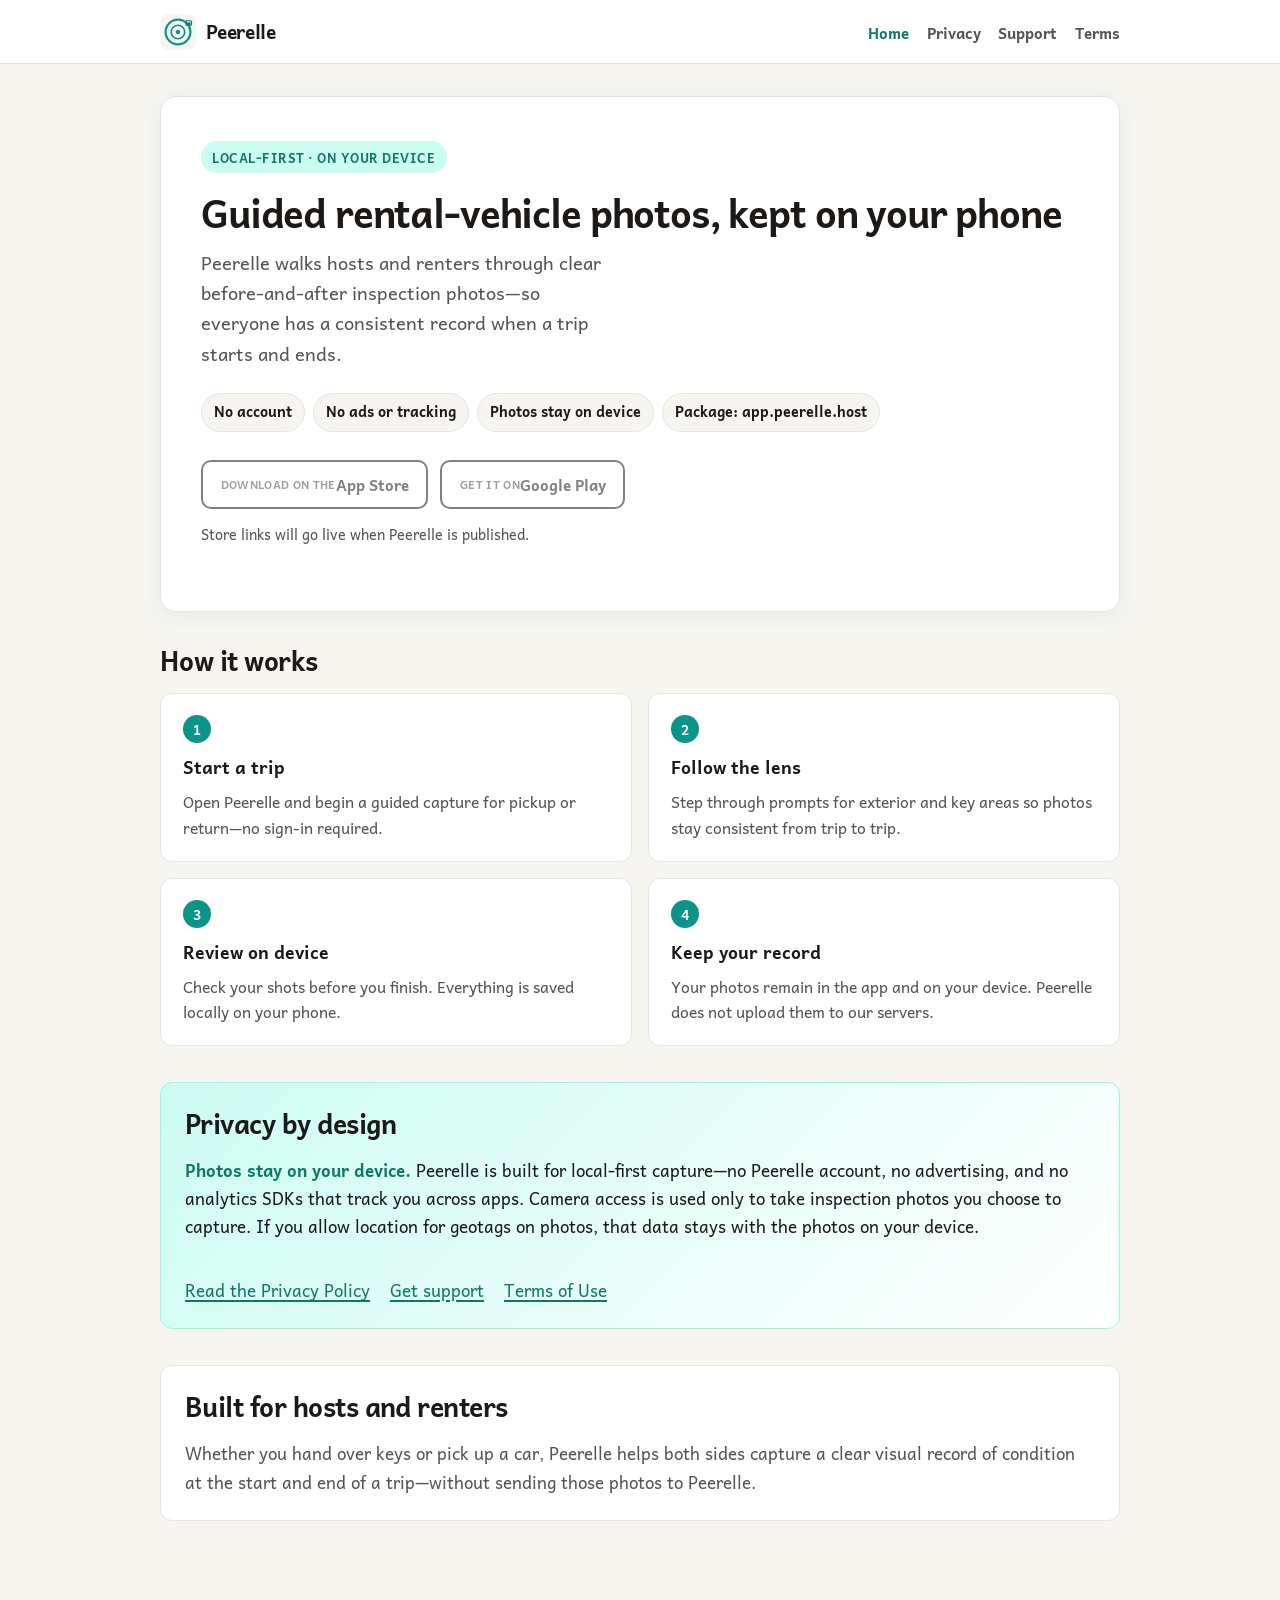
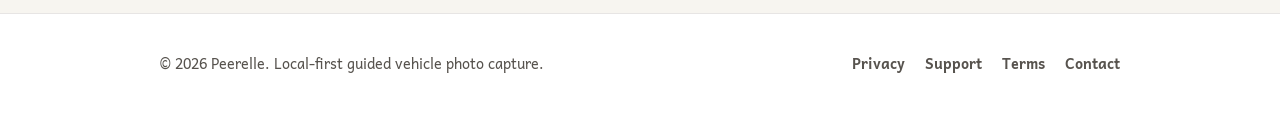
==== index.html @ e8baec72 "Peerelle marketing site for GitHub Pages" ====
<!DOCTYPE html>
<html lang="en">
<head>
  <meta charset="utf-8">
  <meta name="viewport" content="width=device-width, initial-scale=1">
  <title>Peerelle — Guided rental vehicle photo capture</title>
  <meta name="description" content="Peerelle helps hosts and renters capture guided before-and-after photos of rental vehicles. Local-first: photos stay on your device. No account. No ads.">
  <meta name="theme-color" content="#0D9488">
  <link rel="icon" href="favicon.svg" type="image/svg+xml">
  <link rel="canonical" href="https://peerelle.app/">
  <link rel="preconnect" href="https://fonts.googleapis.com">
  <link rel="preconnect" href="https://fonts.gstatic.com" crossorigin>
  <link href="https://fonts.googleapis.com/css2?family=Andika:ital,wght@0,400;0,700;1,400&display=swap" rel="stylesheet">
  <link rel="stylesheet" href="styles.css">
</head>
<body>
  <a class="skip-link" href="#main">Skip to content</a>
  <header class="site-header">
    <div class="inner">
      <a class="brand" href="index.html">
        <img class="brand-mark" src="favicon.svg" width="36" height="36" alt="">
        <span>Peerelle</span>
      </a>
      <nav aria-label="Primary">
        <ul class="nav">
          <li><a href="index.html" aria-current="page">Home</a></li>
          <li><a href="privacy.html">Privacy</a></li>
          <li><a href="support.html">Support</a></li>
          <li><a href="terms.html">Terms</a></li>
        </ul>
      </nav>
    </div>
  </header>

  <main id="main">
    <div class="inner">
      <section class="hero" aria-labelledby="hero-title">
        <p class="eyebrow">Local-first · On your device</p>
        <h1 id="hero-title">Guided rental-vehicle photos, kept on your phone</h1>
        <p class="lead">Peerelle walks hosts and renters through clear before-and-after inspection photos—so everyone has a consistent record when a trip starts and ends.</p>
        <ul class="pill-row" aria-label="Product highlights">
          <li class="pill">No account</li>
          <li class="pill">No ads or tracking</li>
          <li class="pill">Photos stay on device</li>
          <li class="pill">Package: app.peerelle.host</li>
        </ul>
        <div class="store-badges" aria-label="App store links">
          <a class="badge" href="#" aria-disabled="true" tabindex="-1" title="Coming soon">
            <span>Download on the</span>
            App Store
          </a>
          <a class="badge" href="#" aria-disabled="true" tabindex="-1" title="Coming soon">
            <span>Get it on</span>
            Google Play
          </a>
        </div>
        <p class="meta" style="margin-top: 0.85rem;">Store links will go live when Peerelle is published.</p>
      </section>

      <section class="section" aria-labelledby="how-title">
        <h2 id="how-title">How it works</h2>
        <ol class="steps">
          <li class="step">
            <h3>Start a trip</h3>
            <p>Open Peerelle and begin a guided capture for pickup or return—no sign-in required.</p>
          </li>
          <li class="step">
            <h3>Follow the lens</h3>
            <p>Step through prompts for exterior and key areas so photos stay consistent from trip to trip.</p>
          </li>
          <li class="step">
            <h3>Review on device</h3>
            <p>Check your shots before you finish. Everything is saved locally on your phone.</p>
          </li>
          <li class="step">
            <h3>Keep your record</h3>
            <p>Your photos remain in the app and on your device. Peerelle does not upload them to our servers.</p>
          </li>
        </ol>
      </section>

      <section class="section" aria-labelledby="privacy-title">
        <div class="privacy-callout">
          <div>
            <h2 id="privacy-title">Privacy by design</h2>
            <p><strong>Photos stay on your device.</strong> Peerelle is built for local-first capture—no Peerelle account, no advertising, and no analytics SDKs that track you across apps. Camera access is used only to take inspection photos you choose to capture. If you allow location for geotags on photos, that data stays with the photos on your device.</p>
          </div>
          <div class="links-row">
            <a href="privacy.html">Read the Privacy Policy</a>
            <a href="support.html">Get support</a>
            <a href="terms.html">Terms of Use</a>
          </div>
        </div>
      </section>

      <section class="section section-card" aria-labelledby="who-title">
        <h2 id="who-title">Built for hosts and renters</h2>
        <p style="margin: 0; color: var(--muted);">Whether you hand over keys or pick up a car, Peerelle helps both sides capture a clear visual record of condition at the start and end of a trip—without sending those photos to Peerelle.</p>
      </section>
    </div>
  </main>

  <footer class="site-footer">
    <div class="inner">
      <p>© 2026 Peerelle. Local-first guided vehicle photo capture.</p>
      <nav aria-label="Footer">
        <a href="privacy.html">Privacy</a>
        <a href="support.html">Support</a>
        <a href="terms.html">Terms</a>
        <a href="mailto:support@peerelle.app">Contact</a>
      </nav>
    </div>
  </footer>
</body>
</html>
---- styles.css ----
/* Peerelle — shared styles (no build step) */
:root {
  --teal: #0D9488;
  --teal-dark: #0F766E;
  --teal-soft: #CCFBF1;
  --cream: #F7F5F0;
  --white: #FFFFFF;
  --ink: #1C1917;
  --muted: #57534E;
  --border: #E7E5E4;
  --radius: 12px;
  --shadow: 0 4px 24px rgba(13, 148, 136, 0.08);
  --max: 720px;
  --font: "Andika", system-ui, -apple-system, "Segoe UI", Roboto, "Helvetica Neue", Arial, sans-serif;
}

*,
*::before,
*::after {
  box-sizing: border-box;
}

html {
  scroll-behavior: smooth;
}

body {
  margin: 0;
  font-family: var(--font);
  font-size: 1.0625rem;
  line-height: 1.65;
  color: var(--ink);
  background: var(--cream);
  min-height: 100vh;
  display: flex;
  flex-direction: column;
}

img {
  max-width: 100%;
  height: auto;
}

a {
  color: var(--teal-dark);
  text-decoration-thickness: 1.5px;
  text-underline-offset: 0.15em;
}

a:hover {
  color: var(--teal);
}

a:focus-visible {
  outline: 3px solid var(--teal);
  outline-offset: 3px;
  border-radius: 2px;
}

.skip-link {
  position: absolute;
  left: -9999px;
  top: 0;
  background: var(--teal);
  color: var(--white);
  padding: 0.75rem 1rem;
  z-index: 100;
  text-decoration: none;
  font-weight: 700;
}

.skip-link:focus {
  left: 0.5rem;
  top: 0.5rem;
}

.site-header {
  background: var(--white);
  border-bottom: 1px solid var(--border);
  position: sticky;
  top: 0;
  z-index: 50;
}

.site-header .inner,
.site-footer .inner,
main .inner {
  width: min(100% - 2rem, 960px);
  margin-inline: auto;
}

.site-header .inner {
  display: flex;
  align-items: center;
  justify-content: space-between;
  gap: 1rem;
  padding: 0.85rem 0;
  flex-wrap: wrap;
}

.brand {
  display: inline-flex;
  align-items: center;
  gap: 0.6rem;
  text-decoration: none;
  color: var(--ink);
  font-weight: 700;
  font-size: 1.2rem;
  letter-spacing: -0.02em;
}

.brand:hover {
  color: var(--teal-dark);
}

.brand-mark {
  width: 36px;
  height: 36px;
  flex-shrink: 0;
}

.nav {
  display: flex;
  flex-wrap: wrap;
  gap: 0.35rem 1.1rem;
  list-style: none;
  margin: 0;
  padding: 0;
}

.nav a {
  text-decoration: none;
  color: var(--muted);
  font-weight: 600;
  font-size: 0.95rem;
}

.nav a:hover,
.nav a[aria-current="page"] {
  color: var(--teal-dark);
}

main {
  flex: 1;
  padding: 2rem 0 3.5rem;
}

.hero {
  background: var(--white);
  border: 1px solid var(--border);
  border-radius: calc(var(--radius) + 4px);
  box-shadow: var(--shadow);
  padding: 2rem 1.5rem;
  margin-bottom: 2rem;
}

@media (min-width: 640px) {
  .hero {
    padding: 2.75rem 2.5rem;
  }
}

.eyebrow {
  display: inline-block;
  background: var(--teal-soft);
  color: var(--teal-dark);
  font-size: 0.8rem;
  font-weight: 700;
  letter-spacing: 0.04em;
  text-transform: uppercase;
  padding: 0.35rem 0.7rem;
  border-radius: 999px;
  margin: 0 0 1rem;
}

h1 {
  font-size: clamp(1.75rem, 4vw, 2.4rem);
  line-height: 1.2;
  letter-spacing: -0.03em;
  margin: 0 0 0.75rem;
  color: var(--ink);
}

h2 {
  font-size: clamp(1.35rem, 3vw, 1.65rem);
  line-height: 1.25;
  letter-spacing: -0.02em;
  margin: 0 0 1rem;
  color: var(--ink);
}

h3 {
  font-size: 1.1rem;
  margin: 0 0 0.4rem;
  color: var(--ink);
}

.lead {
  font-size: 1.15rem;
  color: var(--muted);
  margin: 0 0 1.5rem;
  max-width: 38ch;
}

.pill-row {
  display: flex;
  flex-wrap: wrap;
  gap: 0.5rem;
  margin: 0 0 1.75rem;
  padding: 0;
  list-style: none;
}

.pill {
  background: var(--cream);
  border: 1px solid var(--border);
  color: var(--ink);
  font-size: 0.9rem;
  font-weight: 600;
  padding: 0.4rem 0.75rem;
  border-radius: 999px;
}

.store-badges {
  display: flex;
  flex-wrap: wrap;
  gap: 0.75rem;
  align-items: center;
}

.badge {
  display: inline-flex;
  align-items: center;
  justify-content: center;
  min-height: 44px;
  padding: 0.65rem 1.1rem;
  border-radius: 10px;
  font-weight: 700;
  font-size: 0.95rem;
  text-decoration: none;
  border: 2px solid var(--ink);
  color: var(--ink);
  background: var(--white);
  opacity: 0.55;
  cursor: not-allowed;
  pointer-events: none;
}

.badge span {
  display: block;
  font-size: 0.7rem;
  font-weight: 600;
  opacity: 0.75;
  text-transform: uppercase;
  letter-spacing: 0.03em;
}

.badge.live {
  opacity: 1;
  cursor: pointer;
  pointer-events: auto;
  background: var(--ink);
  color: var(--white);
}

.badge.live:hover {
  background: var(--teal-dark);
  border-color: var(--teal-dark);
}

.section {
  margin-bottom: 2.25rem;
}

.section-card {
  background: var(--white);
  border: 1px solid var(--border);
  border-radius: var(--radius);
  padding: 1.5rem;
}

.steps {
  display: grid;
  gap: 1rem;
  list-style: none;
  margin: 0;
  padding: 0;
  counter-reset: step;
}

@media (min-width: 640px) {
  .steps {
    grid-template-columns: 1fr 1fr;
  }
}

.step {
  background: var(--white);
  border: 1px solid var(--border);
  border-radius: var(--radius);
  padding: 1.25rem 1.25rem 1.25rem 1.35rem;
  position: relative;
}

.step::before {
  counter-increment: step;
  content: counter(step);
  display: inline-flex;
  align-items: center;
  justify-content: center;
  width: 1.75rem;
  height: 1.75rem;
  border-radius: 999px;
  background: var(--teal);
  color: var(--white);
  font-weight: 700;
  font-size: 0.85rem;
  margin-bottom: 0.65rem;
}

.step p {
  margin: 0;
  color: var(--muted);
  font-size: 0.98rem;
}

.privacy-callout {
  display: grid;
  gap: 1rem;
  background: linear-gradient(135deg, var(--teal-soft), var(--white));
  border: 1px solid #99F6E4;
  border-radius: var(--radius);
  padding: 1.5rem;
}

.privacy-callout p {
  margin: 0;
  color: var(--ink);
}

.privacy-callout strong {
  color: var(--teal-dark);
}

.links-row {
  display: flex;
  flex-wrap: wrap;
  gap: 0.75rem 1.25rem;
  margin-top: 1.25rem;
}

.prose {
  background: var(--white);
  border: 1px solid var(--border);
  border-radius: var(--radius);
  padding: 1.5rem;
  max-width: var(--max);
}

.prose :first-child {
  margin-top: 0;
}

.prose h2 {
  margin-top: 1.75rem;
  padding-top: 1.25rem;
  border-top: 1px solid var(--border);
  font-size: 1.2rem;
}

.prose h2:first-of-type {
  border-top: none;
  padding-top: 0;
}

.prose p,
.prose ul {
  color: var(--muted);
}

.prose ul {
  padding-left: 1.25rem;
}

.prose li {
  margin-bottom: 0.4rem;
}

.meta {
  font-size: 0.9rem;
  color: var(--muted);
  margin: 0 0 1.25rem;
}

.faq details {
  background: var(--white);
  border: 1px solid var(--border);
  border-radius: var(--radius);
  padding: 0.85rem 1.1rem;
  margin-bottom: 0.65rem;
}

.faq summary {
  font-weight: 700;
  cursor: pointer;
  color: var(--ink);
  list-style-position: outside;
}

.faq summary:focus-visible {
  outline: 3px solid var(--teal);
  outline-offset: 2px;
}

.faq details[open] summary {
  color: var(--teal-dark);
  margin-bottom: 0.5rem;
}

.faq details p {
  margin: 0;
  color: var(--muted);
}

.contact-box {
  background: var(--white);
  border: 1px solid var(--border);
  border-radius: var(--radius);
  padding: 1.5rem;
  margin-top: 1.5rem;
}

.contact-box a {
  font-weight: 700;
}

.site-footer {
  background: var(--white);
  border-top: 1px solid var(--border);
  padding: 1.5rem 0;
  font-size: 0.9rem;
  color: var(--muted);
}

.site-footer .inner {
  display: flex;
  flex-wrap: wrap;
  gap: 0.75rem 1.5rem;
  justify-content: space-between;
  align-items: center;
}

.site-footer nav {
  display: flex;
  flex-wrap: wrap;
  gap: 0.75rem 1.25rem;
}

.site-footer a {
  text-decoration: none;
  color: var(--muted);
  font-weight: 600;
}

.site-footer a:hover {
  color: var(--teal-dark);
}

.error-page {
  text-align: center;
  padding: 3rem 1rem;
}

.error-page .code {
  font-size: 4rem;
  font-weight: 700;
  color: var(--teal);
  line-height: 1;
  margin: 0 0 0.5rem;
}

.btn {
  display: inline-flex;
  align-items: center;
  justify-content: center;
  min-height: 44px;
  padding: 0.65rem 1.25rem;
  background: var(--teal);
  color: var(--white);
  font-weight: 700;
  text-decoration: none;
  border-radius: 10px;
  border: 2px solid var(--teal);
}

.btn:hover {
  background: var(--teal-dark);
  border-color: var(--teal-dark);
  color: var(--white);
}
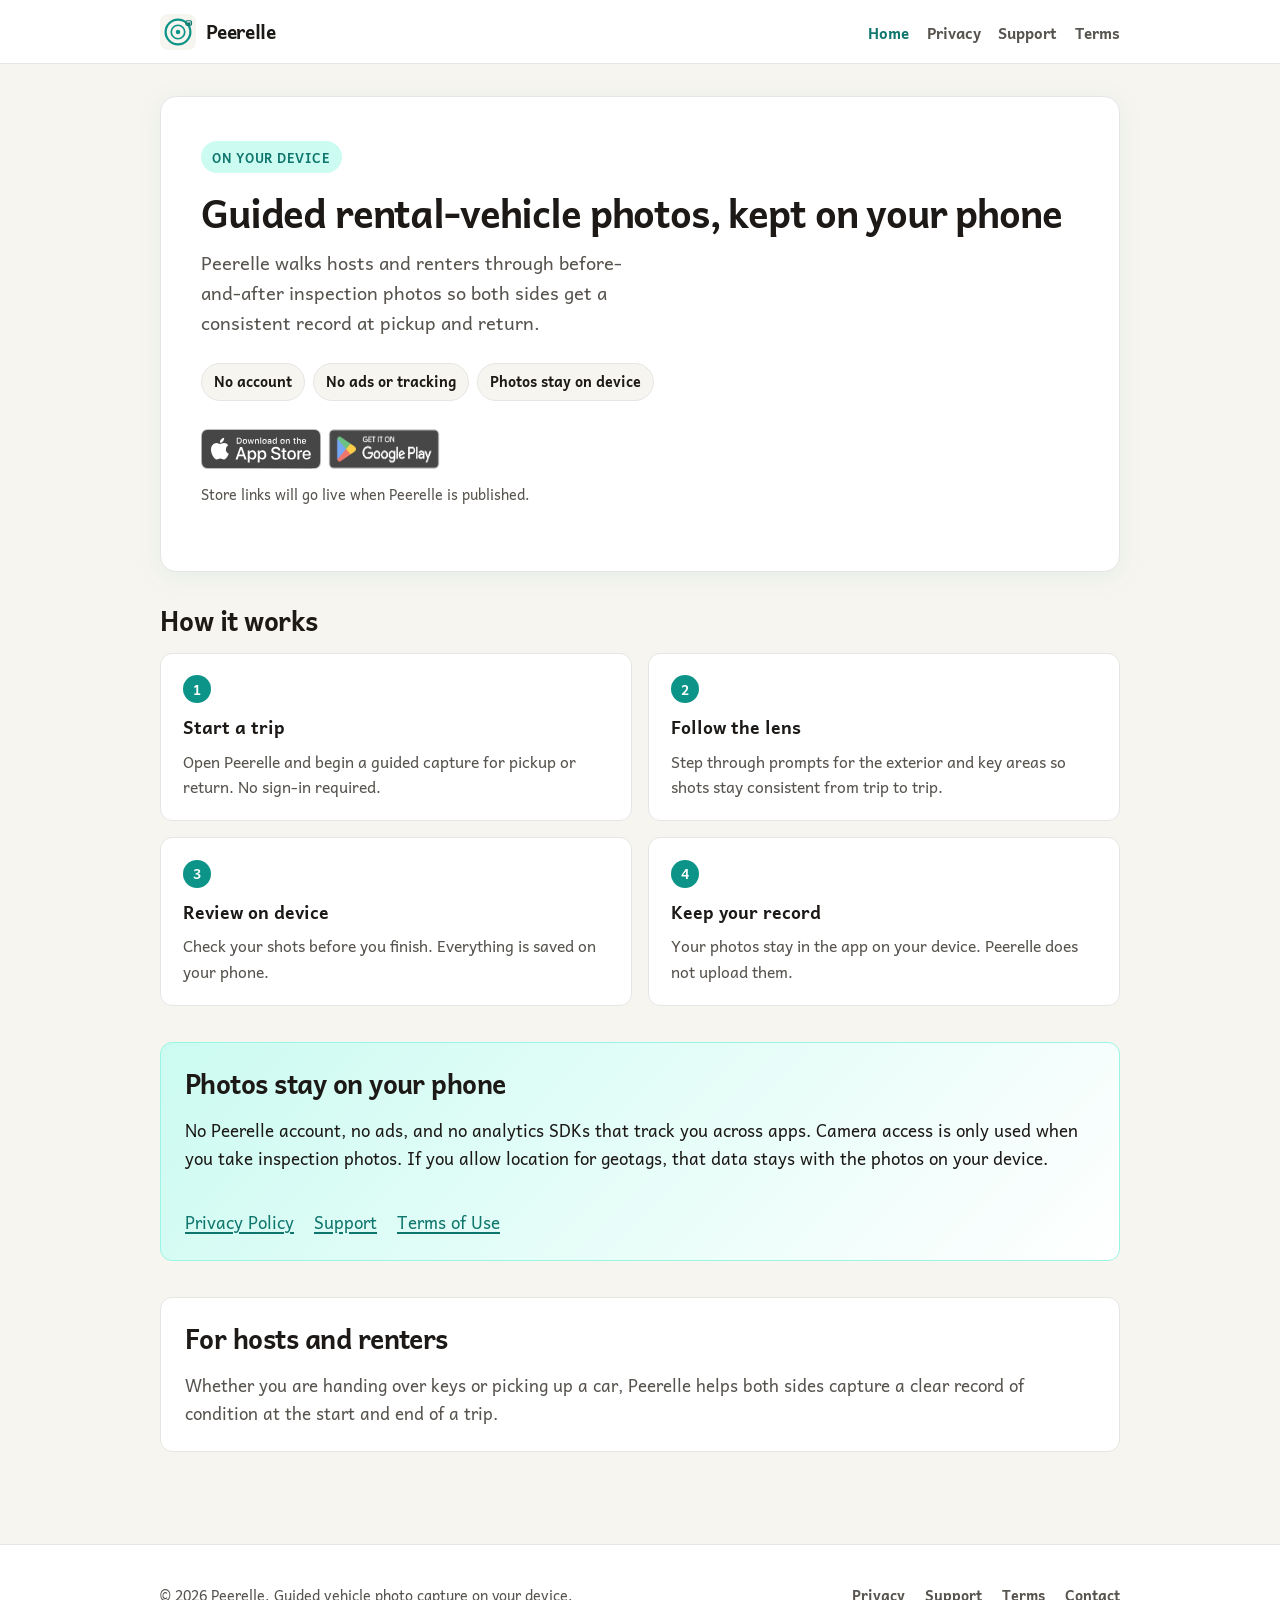
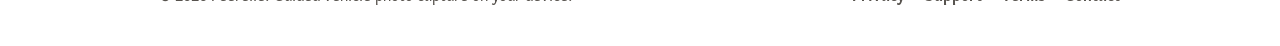
==== commit 3ac21c3a: "Clean site copy, store badges, and FAQ chevrons Drop em dashes and tighten marketing tone. Add offic" ====
--- a/index.html
+++ b/index.html
@@ -3,8 +3,8 @@
 <head>
   <meta charset="utf-8">
   <meta name="viewport" content="width=device-width, initial-scale=1">
-  <title>Peerelle — Guided rental vehicle photo capture</title>
-  <meta name="description" content="Peerelle helps hosts and renters capture guided before-and-after photos of rental vehicles. Local-first: photos stay on your device. No account. No ads.">
+  <title>Peerelle | Guided rental vehicle photos</title>
+  <meta name="description" content="Peerelle helps hosts and renters take guided before-and-after photos of rental vehicles. Photos stay on your device. No account. No ads.">
   <meta name="theme-color" content="#0D9488">
   <link rel="icon" href="favicon.svg" type="image/svg+xml">
   <link rel="canonical" href="https://peerelle.app/">
@@ -35,23 +35,22 @@
   <main id="main">
     <div class="inner">
       <section class="hero" aria-labelledby="hero-title">
-        <p class="eyebrow">Local-first · On your device</p>
+        <p class="eyebrow">On your device</p>
         <h1 id="hero-title">Guided rental-vehicle photos, kept on your phone</h1>
-        <p class="lead">Peerelle walks hosts and renters through clear before-and-after inspection photos—so everyone has a consistent record when a trip starts and ends.</p>
+        <p class="lead">Peerelle walks hosts and renters through before-and-after inspection photos so both sides get a consistent record at pickup and return.</p>
         <ul class="pill-row" aria-label="Product highlights">
           <li class="pill">No account</li>
           <li class="pill">No ads or tracking</li>
           <li class="pill">Photos stay on device</li>
-          <li class="pill">Package: app.peerelle.host</li>
         </ul>
         <div class="store-badges" aria-label="App store links">
-          <a class="badge" href="#" aria-disabled="true" tabindex="-1" title="Coming soon">
-            <span>Download on the</span>
-            App Store
+          <!-- Replace href="#" with the App Store URL when live; remove is-pending -->
+          <a class="store-badge store-badge--apple is-pending" href="#" aria-disabled="true" tabindex="-1" title="Coming soon">
+            <img src="badges/app-store-badge.svg" width="120" height="40" alt="Download on the App Store">
           </a>
-          <a class="badge" href="#" aria-disabled="true" tabindex="-1" title="Coming soon">
-            <span>Get it on</span>
-            Google Play
+          <!-- Replace href="#" with the Play Store URL when live; remove is-pending -->
+          <a class="store-badge store-badge--play is-pending" href="#" aria-disabled="true" tabindex="-1" title="Coming soon">
+            <img src="badges/google-play-badge.png" width="155" height="60" alt="Get it on Google Play">
           </a>
         </div>
         <p class="meta" style="margin-top: 0.85rem;">Store links will go live when Peerelle is published.</p>
@@ -62,19 +61,19 @@
         <ol class="steps">
           <li class="step">
             <h3>Start a trip</h3>
-            <p>Open Peerelle and begin a guided capture for pickup or return—no sign-in required.</p>
+            <p>Open Peerelle and begin a guided capture for pickup or return. No sign-in required.</p>
           </li>
           <li class="step">
             <h3>Follow the lens</h3>
-            <p>Step through prompts for exterior and key areas so photos stay consistent from trip to trip.</p>
+            <p>Step through prompts for the exterior and key areas so shots stay consistent from trip to trip.</p>
           </li>
           <li class="step">
             <h3>Review on device</h3>
-            <p>Check your shots before you finish. Everything is saved locally on your phone.</p>
+            <p>Check your shots before you finish. Everything is saved on your phone.</p>
           </li>
           <li class="step">
             <h3>Keep your record</h3>
-            <p>Your photos remain in the app and on your device. Peerelle does not upload them to our servers.</p>
+            <p>Your photos stay in the app on your device. Peerelle does not upload them.</p>
           </li>
         </ol>
       </section>
@@ -82,27 +81,27 @@
       <section class="section" aria-labelledby="privacy-title">
         <div class="privacy-callout">
           <div>
-            <h2 id="privacy-title">Privacy by design</h2>
-            <p><strong>Photos stay on your device.</strong> Peerelle is built for local-first capture—no Peerelle account, no advertising, and no analytics SDKs that track you across apps. Camera access is used only to take inspection photos you choose to capture. If you allow location for geotags on photos, that data stays with the photos on your device.</p>
+            <h2 id="privacy-title">Photos stay on your phone</h2>
+            <p>No Peerelle account, no ads, and no analytics SDKs that track you across apps. Camera access is only used when you take inspection photos. If you allow location for geotags, that data stays with the photos on your device.</p>
           </div>
           <div class="links-row">
-            <a href="privacy.html">Read the Privacy Policy</a>
-            <a href="support.html">Get support</a>
+            <a href="privacy.html">Privacy Policy</a>
+            <a href="support.html">Support</a>
             <a href="terms.html">Terms of Use</a>
           </div>
         </div>
       </section>
 
       <section class="section section-card" aria-labelledby="who-title">
-        <h2 id="who-title">Built for hosts and renters</h2>
-        <p style="margin: 0; color: var(--muted);">Whether you hand over keys or pick up a car, Peerelle helps both sides capture a clear visual record of condition at the start and end of a trip—without sending those photos to Peerelle.</p>
+        <h2 id="who-title">For hosts and renters</h2>
+        <p style="margin: 0; color: var(--muted);">Whether you are handing over keys or picking up a car, Peerelle helps both sides capture a clear record of condition at the start and end of a trip.</p>
       </section>
     </div>
   </main>
 
   <footer class="site-footer">
     <div class="inner">
-      <p>© 2026 Peerelle. Local-first guided vehicle photo capture.</p>
+      <p>© 2026 Peerelle. Guided vehicle photo capture on your device.</p>
       <nav aria-label="Footer">
         <a href="privacy.html">Privacy</a>
         <a href="support.html">Support</a>
--- a/styles.css
+++ b/styles.css
@@ -1,4 +1,4 @@
-/* Peerelle — shared styles (no build step) */
+/* Peerelle shared styles (no build step) */
 :root {
   --teal: #0D9488;
   --teal-dark: #0F766E;
@@ -199,7 +199,7 @@
   font-size: 1.15rem;
   color: var(--muted);
   margin: 0 0 1.5rem;
-  max-width: 38ch;
+  max-width: 40ch;
 }
 
 .pill-row {
@@ -224,48 +224,42 @@
 .store-badges {
   display: flex;
   flex-wrap: wrap;
-  gap: 0.75rem;
-  align-items: center;
-}
-
-.badge {
+  gap: 0.5rem 0.75rem;
+  align-items: center;
+}
+
+.store-badge {
   display: inline-flex;
   align-items: center;
-  justify-content: center;
-  min-height: 44px;
-  padding: 0.65rem 1.1rem;
-  border-radius: 10px;
-  font-weight: 700;
-  font-size: 0.95rem;
+  line-height: 0;
   text-decoration: none;
-  border: 2px solid var(--ink);
-  color: var(--ink);
-  background: var(--white);
-  opacity: 0.55;
-  cursor: not-allowed;
+  border-radius: 8px;
+}
+
+.store-badge:focus-visible {
+  outline: 3px solid var(--teal);
+  outline-offset: 3px;
+}
+
+.store-badge img {
+  display: block;
+  height: 40px;
+  width: auto;
+}
+
+.store-badge--play img {
+  height: 58px;
+  margin: -9px -12px;
+}
+
+.store-badge.is-pending {
+  opacity: 0.72;
+  cursor: default;
   pointer-events: none;
 }
 
-.badge span {
-  display: block;
-  font-size: 0.7rem;
-  font-weight: 600;
-  opacity: 0.75;
-  text-transform: uppercase;
-  letter-spacing: 0.03em;
-}
-
-.badge.live {
-  opacity: 1;
-  cursor: pointer;
-  pointer-events: auto;
-  background: var(--ink);
-  color: var(--white);
-}
-
-.badge.live:hover {
-  background: var(--teal-dark);
-  border-color: var(--teal-dark);
+.store-badge.is-pending:focus {
+  outline: none;
 }
 
 .section {
@@ -386,6 +380,13 @@
   margin-bottom: 0.4rem;
 }
 
+.prose code {
+  font-size: 0.92em;
+  background: var(--cream);
+  padding: 0.1em 0.35em;
+  border-radius: 4px;
+}
+
 .meta {
   font-size: 0.9rem;
   color: var(--muted);
@@ -396,29 +397,63 @@
   background: var(--white);
   border: 1px solid var(--border);
   border-radius: var(--radius);
-  padding: 0.85rem 1.1rem;
+  padding: 0;
   margin-bottom: 0.65rem;
+  overflow: hidden;
 }
 
 .faq summary {
+  display: flex;
+  align-items: center;
+  justify-content: space-between;
+  gap: 1rem;
   font-weight: 700;
   cursor: pointer;
   color: var(--ink);
-  list-style-position: outside;
+  list-style: none;
+  padding: 0.95rem 1.1rem;
+  line-height: 1.35;
+}
+
+.faq summary::-webkit-details-marker {
+  display: none;
+}
+
+.faq summary::marker {
+  content: "";
+  display: none;
+}
+
+.faq summary::after {
+  content: "";
+  flex: 0 0 auto;
+  width: 0.45rem;
+  height: 0.45rem;
+  margin-top: -0.15rem;
+  border-right: 2px solid var(--muted);
+  border-bottom: 2px solid var(--muted);
+  transform: rotate(45deg);
+  transition: transform 0.15s ease;
+}
+
+.faq details[open] summary {
+  color: var(--teal-dark);
+  border-bottom: 1px solid var(--border);
+}
+
+.faq details[open] summary::after {
+  margin-top: 0.15rem;
+  transform: rotate(225deg);
 }
 
 .faq summary:focus-visible {
   outline: 3px solid var(--teal);
-  outline-offset: 2px;
-}
-
-.faq details[open] summary {
-  color: var(--teal-dark);
-  margin-bottom: 0.5rem;
+  outline-offset: -3px;
 }
 
 .faq details p {
   margin: 0;
+  padding: 0.85rem 1.1rem 1rem;
   color: var(--muted);
 }
 
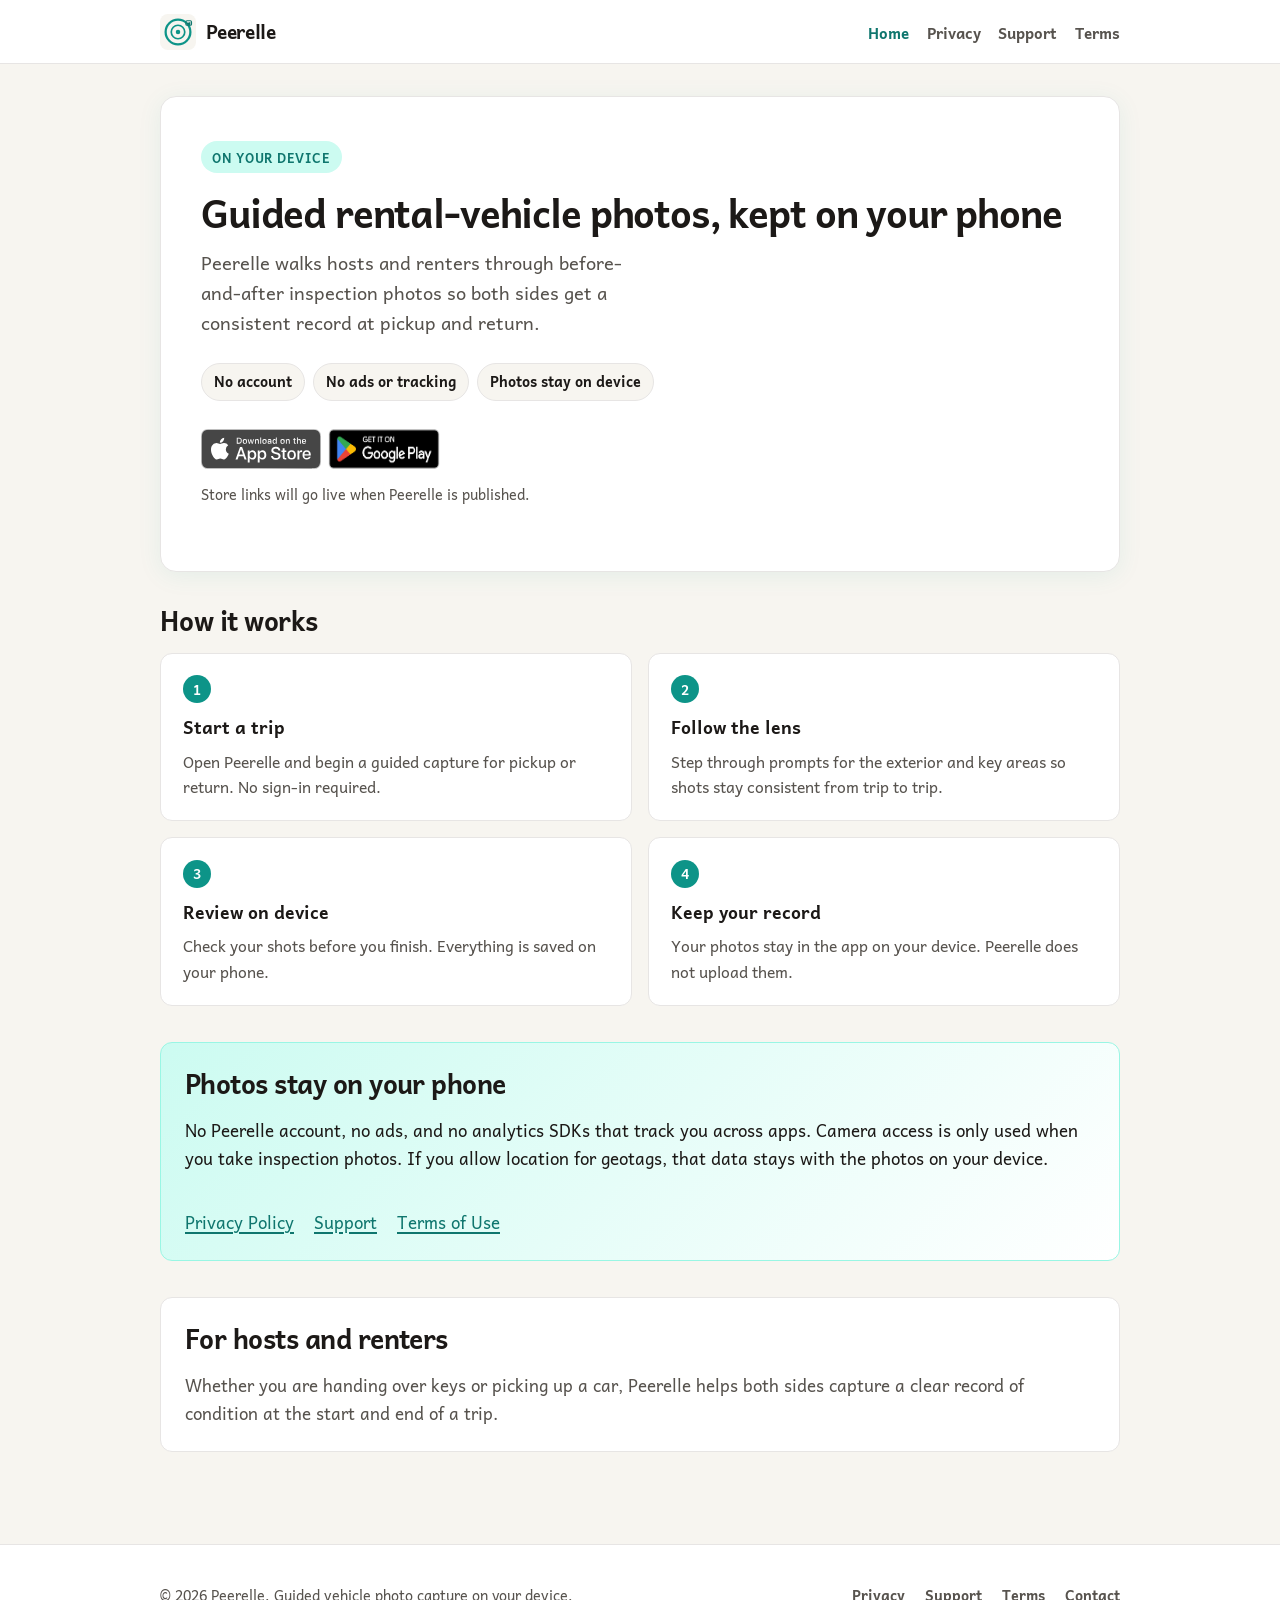
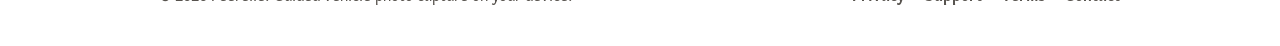
==== commit 7aa11101: "Link Google Play badge to live listing" ====
--- a/index.html
+++ b/index.html
@@ -49,7 +49,7 @@
             <img src="badges/app-store-badge.svg" width="120" height="40" alt="Download on the App Store">
           </a>
           <!-- Replace href="#" with the Play Store URL when live; remove is-pending -->
-          <a class="store-badge store-badge--play is-pending" href="#" aria-disabled="true" tabindex="-1" title="Coming soon">
+          <a class="store-badge store-badge--play" href="https://play.google.com/store/apps/details?id=app.peerelle.host" target="_blank" rel="noopener">
             <img src="badges/google-play-badge.png" width="155" height="60" alt="Get it on Google Play">
           </a>
         </div>
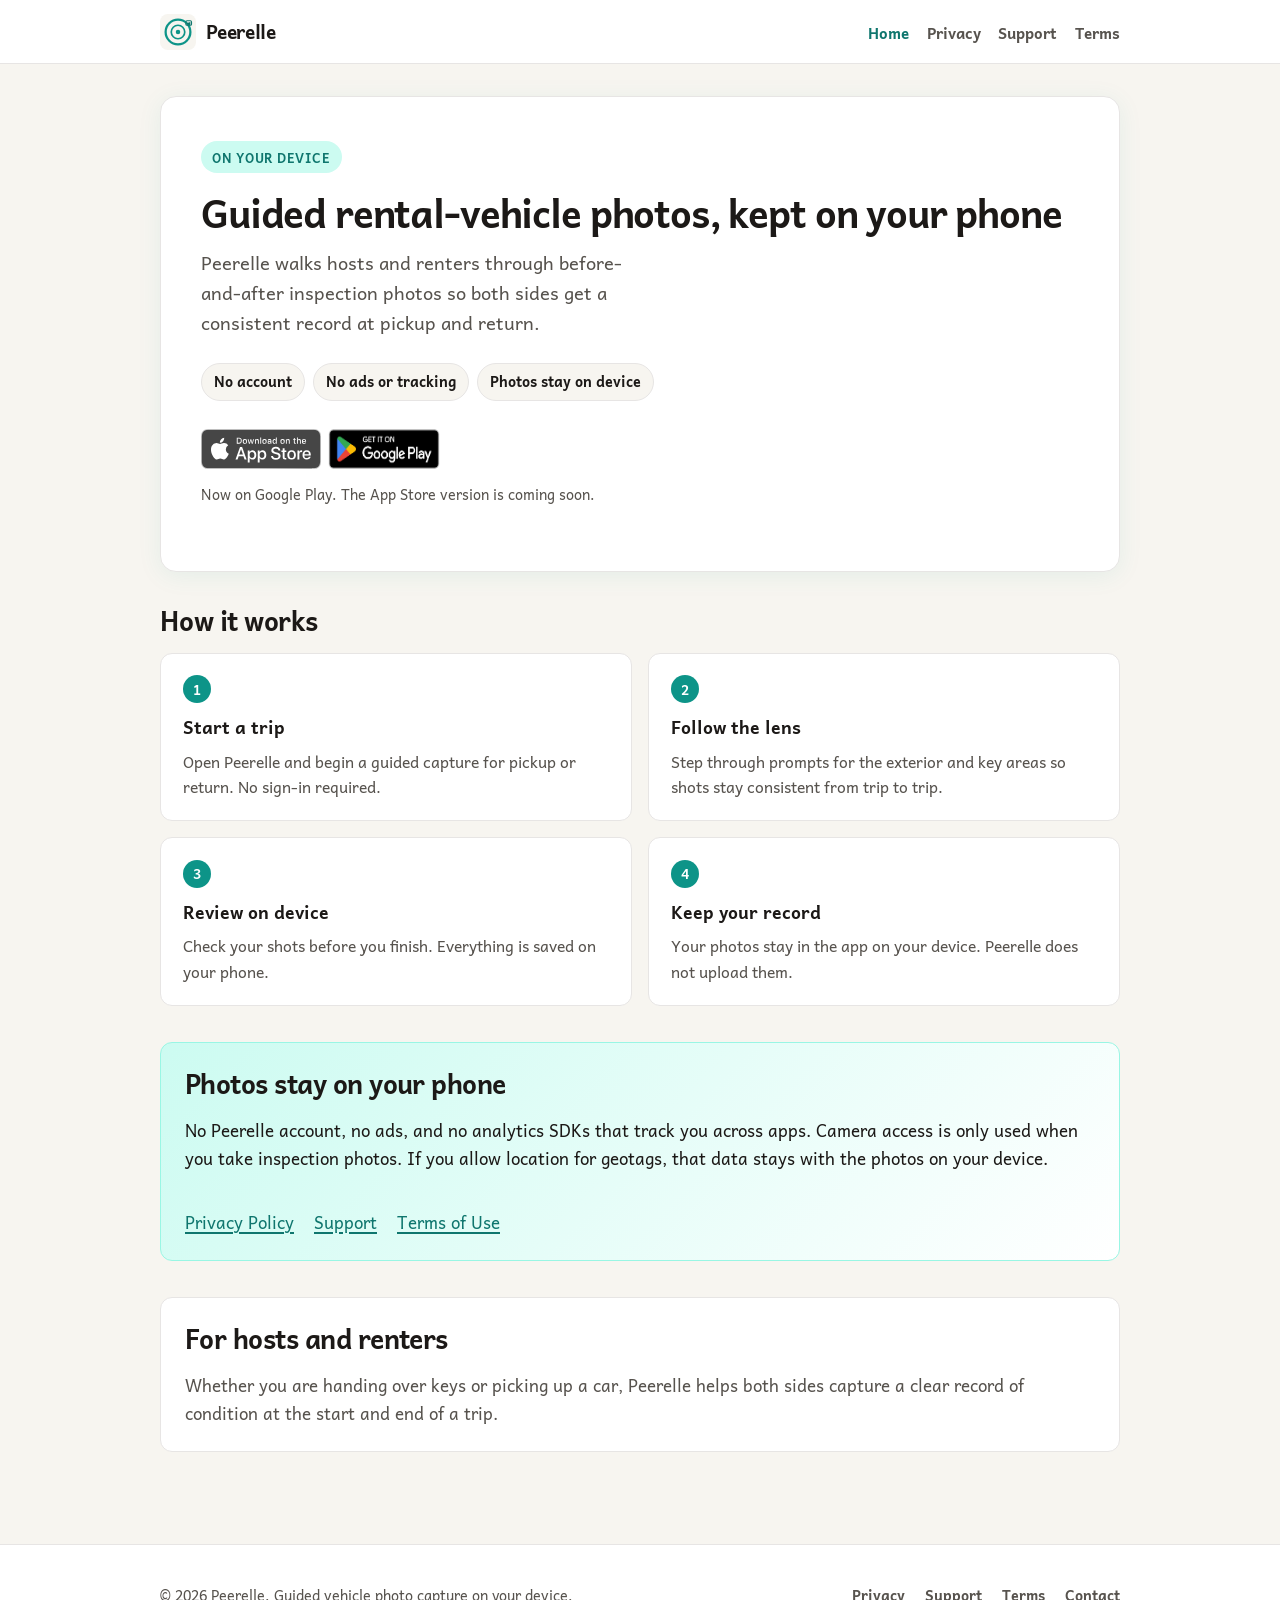
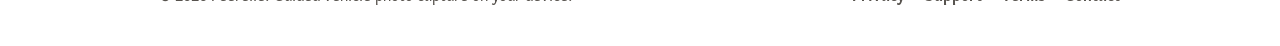
==== commit 6aa58261: "Update store note" ====
--- a/index.html
+++ b/index.html
@@ -48,12 +48,11 @@
           <a class="store-badge store-badge--apple is-pending" href="#" aria-disabled="true" tabindex="-1" title="Coming soon">
             <img src="badges/app-store-badge.svg" width="120" height="40" alt="Download on the App Store">
           </a>
-          <!-- Replace href="#" with the Play Store URL when live; remove is-pending -->
           <a class="store-badge store-badge--play" href="https://play.google.com/store/apps/details?id=app.peerelle.host" target="_blank" rel="noopener">
             <img src="badges/google-play-badge.png" width="155" height="60" alt="Get it on Google Play">
           </a>
         </div>
-        <p class="meta" style="margin-top: 0.85rem;">Store links will go live when Peerelle is published.</p>
+        <p class="meta" style="margin-top: 0.85rem;">Now on Google Play. The App Store version is coming soon.</p>
       </section>
 
       <section class="section" aria-labelledby="how-title">
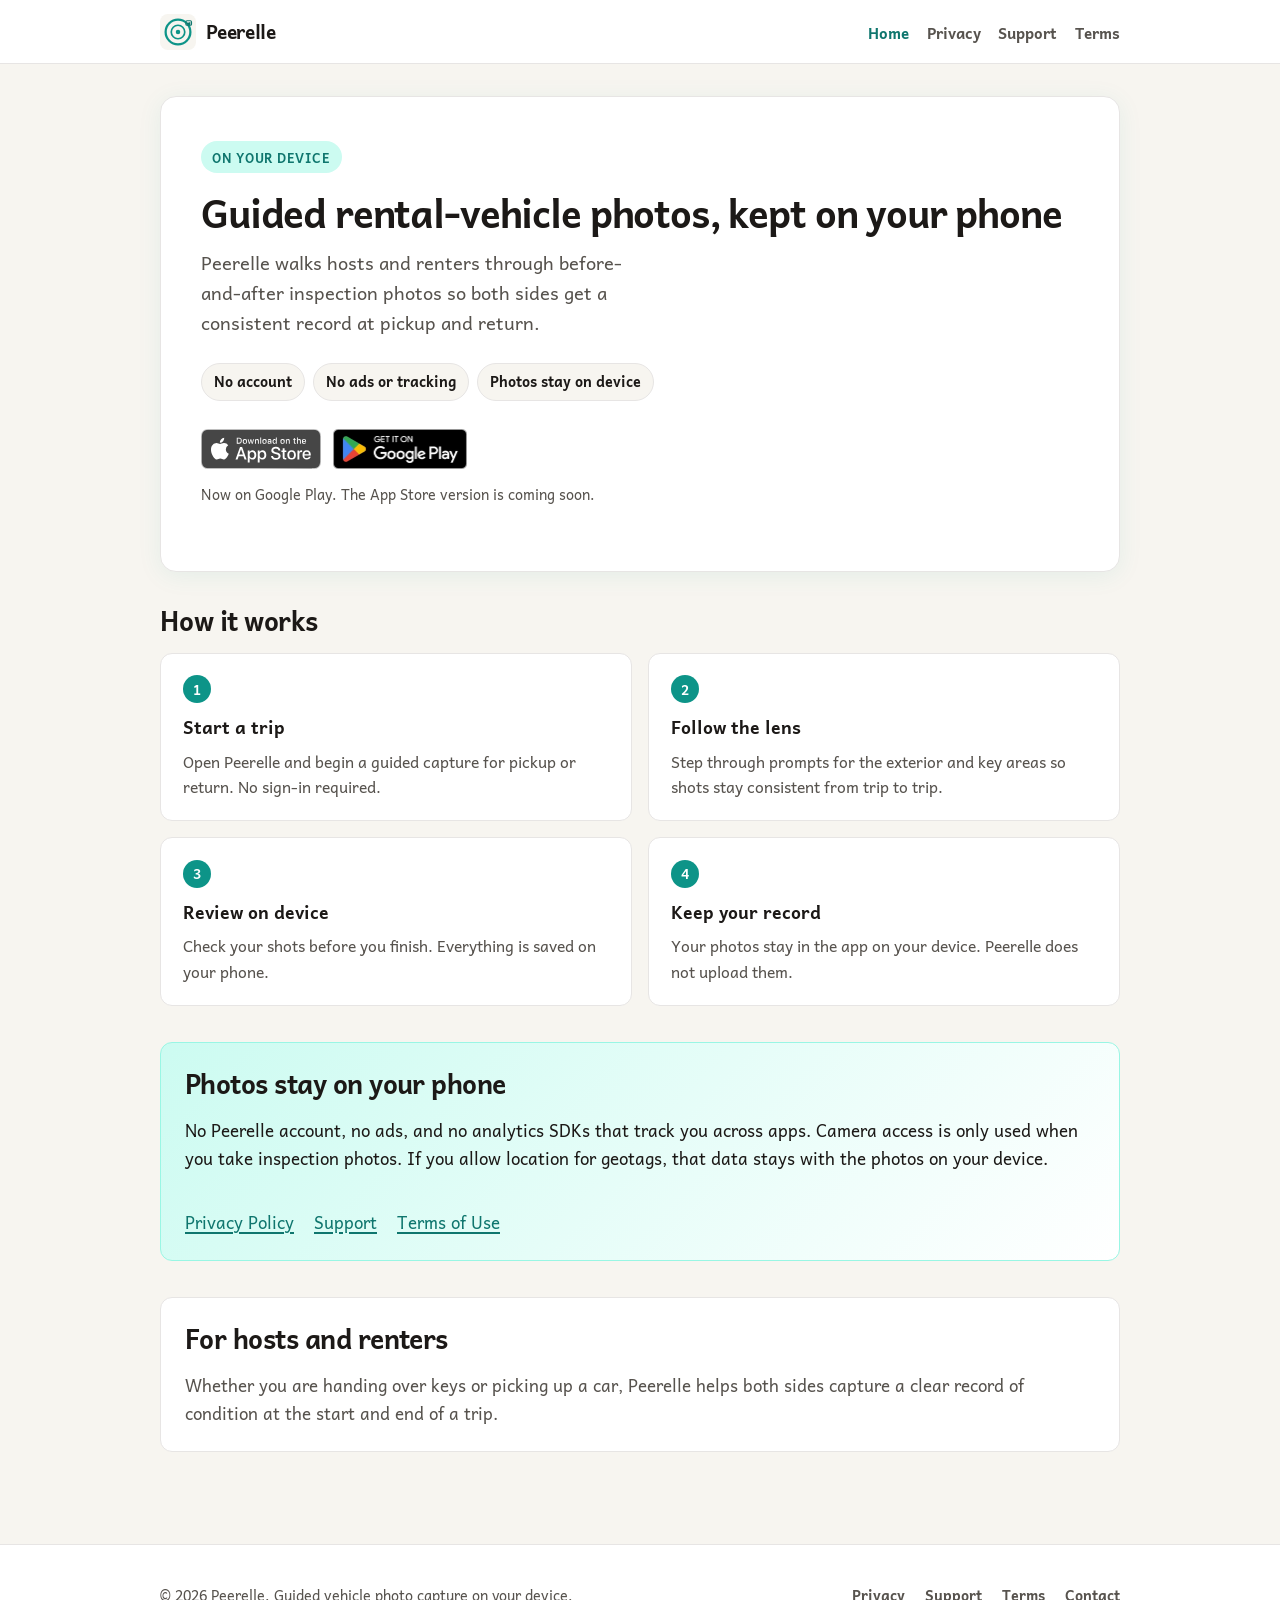
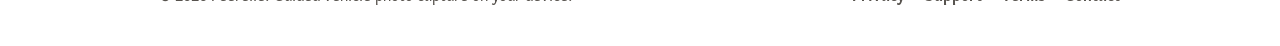
==== commit 8de1fb7b: "Speed up mobile load: self-host Andika, inline CSS, right-size Play badge as WebP" ====
--- a/index.html
+++ b/index.html
@@ -3,15 +3,570 @@
 <head>
   <meta charset="utf-8">
   <meta name="viewport" content="width=device-width, initial-scale=1">
-  <title>Peerelle | Guided rental vehicle photos</title>
+  <title>Peerelle: Guided rental car photos, kept on your phone</title>
   <meta name="description" content="Peerelle helps hosts and renters take guided before-and-after photos of rental vehicles. Photos stay on your device. No account. No ads.">
   <meta name="theme-color" content="#0D9488">
   <link rel="icon" href="favicon.svg" type="image/svg+xml">
   <link rel="canonical" href="https://peerelle.app/">
-  <link rel="preconnect" href="https://fonts.googleapis.com">
-  <link rel="preconnect" href="https://fonts.gstatic.com" crossorigin>
-  <link href="https://fonts.googleapis.com/css2?family=Andika:ital,wght@0,400;0,700;1,400&display=swap" rel="stylesheet">
-  <link rel="stylesheet" href="styles.css">
+  <link rel="preload" href="fonts/andika-400.woff2" as="font" type="font/woff2" crossorigin>
+  <link rel="apple-touch-icon" href="apple-touch-icon.png">
+  <link rel="manifest" href="site.webmanifest">
+  <meta property="og:type" content="website">
+  <meta property="og:site_name" content="Peerelle">
+  <meta property="og:title" content="Peerelle: Guided rental car photos, kept on your phone">
+  <meta property="og:description" content="Peerelle helps hosts and renters take guided before-and-after photos of rental vehicles. Photos stay on your device. No account. No ads.">
+  <meta property="og:url" content="https://peerelle.app/">
+  <meta property="og:image" content="https://peerelle.app/og-image.png">
+  <meta property="og:image:width" content="1200">
+  <meta property="og:image:height" content="630">
+  <meta property="og:image:alt" content="Peerelle logo with the tagline Guided rental car photos, kept on your phone.">
+  <meta name="twitter:card" content="summary_large_image">
+  <meta name="twitter:title" content="Peerelle: Guided rental car photos, kept on your phone">
+  <meta name="twitter:description" content="Peerelle helps hosts and renters take guided before-and-after photos of rental vehicles. Photos stay on your device. No account. No ads.">
+  <meta name="twitter:image" content="https://peerelle.app/og-image.png">
+  <script type="application/ld+json">
+  {"@context":"https://schema.org","@type":"SoftwareApplication","name":"Peerelle","operatingSystem":"Android, iOS","applicationCategory":"UtilitiesApplication","applicationSubCategory":"AutomotiveApplication","description":"Peerelle helps hosts and renters take guided before-and-after photos of rental vehicles. Photos stay on your device. No account. No ads.","url":"https://peerelle.app/","downloadUrl":"https://play.google.com/store/apps/details?id=app.peerelle.host","installUrl":"https://play.google.com/store/apps/details?id=app.peerelle.host","image":"https://peerelle.app/og-image.png","offers":{"@type":"Offer","price":"0","priceCurrency":"USD"},"publisher":{"@type":"Organization","name":"Spruce Studios LLC","url":"https://peerelle.app/"}}
+  </script>
+  <style id="site-css">
+/* Peerelle shared styles. Inlined into each page by tools/inline-css.py */
+/* Andika, self-hosted latin subset */
+@font-face{font-family:"Andika";font-style:normal;font-weight:400;font-display:swap;src:url(fonts/andika-400.woff2) format("woff2")}
+@font-face{font-family:"Andika";font-style:normal;font-weight:700;font-display:swap;src:url(fonts/andika-700.woff2) format("woff2")}
+@font-face{font-family:"Andika";font-style:italic;font-weight:400;font-display:swap;src:url(fonts/andika-400i.woff2) format("woff2")}
+:root {
+  --teal: #0D9488;
+  --teal-dark: #0F766E;
+  --teal-soft: #CCFBF1;
+  --cream: #F7F5F0;
+  --white: #FFFFFF;
+  --ink: #1C1917;
+  --muted: #57534E;
+  --border: #E7E5E4;
+  --radius: 12px;
+  --shadow: 0 4px 24px rgba(13, 148, 136, 0.08);
+  --max: 720px;
+  --font: "Andika", system-ui, -apple-system, "Segoe UI", Roboto, "Helvetica Neue", Arial, sans-serif;
+}
+
+*,
+*::before,
+*::after {
+  box-sizing: border-box;
+}
+
+html {
+  scroll-behavior: smooth;
+}
+
+body {
+  margin: 0;
+  font-family: var(--font);
+  font-size: 1.0625rem;
+  line-height: 1.65;
+  color: var(--ink);
+  background: var(--cream);
+  min-height: 100vh;
+  display: flex;
+  flex-direction: column;
+}
+
+img {
+  max-width: 100%;
+  height: auto;
+}
+
+a {
+  color: var(--teal-dark);
+  text-decoration-thickness: 1.5px;
+  text-underline-offset: 0.15em;
+}
+
+a:hover {
+  color: var(--teal);
+}
+
+a:focus-visible {
+  outline: 3px solid var(--teal);
+  outline-offset: 3px;
+  border-radius: 2px;
+}
+
+.skip-link {
+  position: absolute;
+  left: -9999px;
+  top: 0;
+  background: var(--teal);
+  color: var(--white);
+  padding: 0.75rem 1rem;
+  z-index: 100;
+  text-decoration: none;
+  font-weight: 700;
+}
+
+.skip-link:focus {
+  left: 0.5rem;
+  top: 0.5rem;
+}
+
+.site-header {
+  background: var(--white);
+  border-bottom: 1px solid var(--border);
+  position: sticky;
+  top: 0;
+  z-index: 50;
+}
+
+.site-header .inner,
+.site-footer .inner,
+main .inner {
+  width: min(100% - 2rem, 960px);
+  margin-inline: auto;
+}
+
+.site-header .inner {
+  display: flex;
+  align-items: center;
+  justify-content: space-between;
+  gap: 1rem;
+  padding: 0.85rem 0;
+  flex-wrap: wrap;
+}
+
+.brand {
+  display: inline-flex;
+  align-items: center;
+  gap: 0.6rem;
+  text-decoration: none;
+  color: var(--ink);
+  font-weight: 700;
+  font-size: 1.2rem;
+  letter-spacing: -0.02em;
+}
+
+.brand:hover {
+  color: var(--teal-dark);
+}
+
+.brand-mark {
+  width: 36px;
+  height: 36px;
+  flex-shrink: 0;
+}
+
+.nav {
+  display: flex;
+  flex-wrap: wrap;
+  gap: 0.35rem 1.1rem;
+  list-style: none;
+  margin: 0;
+  padding: 0;
+}
+
+.nav a {
+  text-decoration: none;
+  color: var(--muted);
+  font-weight: 600;
+  font-size: 0.95rem;
+}
+
+.nav a:hover,
+.nav a[aria-current="page"] {
+  color: var(--teal-dark);
+}
+
+main {
+  flex: 1;
+  padding: 2rem 0 3.5rem;
+}
+
+.hero {
+  background: var(--white);
+  border: 1px solid var(--border);
+  border-radius: calc(var(--radius) + 4px);
+  box-shadow: var(--shadow);
+  padding: 2rem 1.5rem;
+  margin-bottom: 2rem;
+}
+
+@media (min-width: 640px) {
+  .hero {
+    padding: 2.75rem 2.5rem;
+  }
+}
+
+.eyebrow {
+  display: inline-block;
+  background: var(--teal-soft);
+  color: var(--teal-dark);
+  font-size: 0.8rem;
+  font-weight: 700;
+  letter-spacing: 0.04em;
+  text-transform: uppercase;
+  padding: 0.35rem 0.7rem;
+  border-radius: 999px;
+  margin: 0 0 1rem;
+}
+
+h1 {
+  font-size: clamp(1.75rem, 4vw, 2.4rem);
+  line-height: 1.2;
+  letter-spacing: -0.03em;
+  margin: 0 0 0.75rem;
+  color: var(--ink);
+}
+
+h2 {
+  font-size: clamp(1.35rem, 3vw, 1.65rem);
+  line-height: 1.25;
+  letter-spacing: -0.02em;
+  margin: 0 0 1rem;
+  color: var(--ink);
+}
+
+h3 {
+  font-size: 1.1rem;
+  margin: 0 0 0.4rem;
+  color: var(--ink);
+}
+
+.lead {
+  font-size: 1.15rem;
+  color: var(--muted);
+  margin: 0 0 1.5rem;
+  max-width: 40ch;
+}
+
+.pill-row {
+  display: flex;
+  flex-wrap: wrap;
+  gap: 0.5rem;
+  margin: 0 0 1.75rem;
+  padding: 0;
+  list-style: none;
+}
+
+.pill {
+  background: var(--cream);
+  border: 1px solid var(--border);
+  color: var(--ink);
+  font-size: 0.9rem;
+  font-weight: 600;
+  padding: 0.4rem 0.75rem;
+  border-radius: 999px;
+}
+
+.store-badges {
+  display: flex;
+  flex-wrap: wrap;
+  gap: 0.5rem 0.75rem;
+  align-items: center;
+}
+
+.store-badge {
+  display: inline-flex;
+  align-items: center;
+  line-height: 0;
+  text-decoration: none;
+  border-radius: 8px;
+}
+
+.store-badge:focus-visible {
+  outline: 3px solid var(--teal);
+  outline-offset: 3px;
+}
+
+.store-badge img {
+  display: block;
+  height: 40px;
+  width: auto;
+}
+
+.store-badge--play img {
+  height: 40px;
+}
+
+.store-badge.is-pending {
+  opacity: 0.72;
+  cursor: default;
+  pointer-events: none;
+}
+
+.store-badge.is-pending:focus {
+  outline: none;
+}
+
+.section {
+  margin-bottom: 2.25rem;
+}
+
+.section-card {
+  background: var(--white);
+  border: 1px solid var(--border);
+  border-radius: var(--radius);
+  padding: 1.5rem;
+}
+
+.steps {
+  display: grid;
+  gap: 1rem;
+  list-style: none;
+  margin: 0;
+  padding: 0;
+  counter-reset: step;
+}
+
+@media (min-width: 640px) {
+  .steps {
+    grid-template-columns: 1fr 1fr;
+  }
+}
+
+.step {
+  background: var(--white);
+  border: 1px solid var(--border);
+  border-radius: var(--radius);
+  padding: 1.25rem 1.25rem 1.25rem 1.35rem;
+  position: relative;
+}
+
+.step::before {
+  counter-increment: step;
+  content: counter(step);
+  display: inline-flex;
+  align-items: center;
+  justify-content: center;
+  width: 1.75rem;
+  height: 1.75rem;
+  border-radius: 999px;
+  background: var(--teal);
+  color: var(--white);
+  font-weight: 700;
+  font-size: 0.85rem;
+  margin-bottom: 0.65rem;
+}
+
+.step p {
+  margin: 0;
+  color: var(--muted);
+  font-size: 0.98rem;
+}
+
+.privacy-callout {
+  display: grid;
+  gap: 1rem;
+  background: linear-gradient(135deg, var(--teal-soft), var(--white));
+  border: 1px solid #99F6E4;
+  border-radius: var(--radius);
+  padding: 1.5rem;
+}
+
+.privacy-callout p {
+  margin: 0;
+  color: var(--ink);
+}
+
+.privacy-callout strong {
+  color: var(--teal-dark);
+}
+
+.links-row {
+  display: flex;
+  flex-wrap: wrap;
+  gap: 0.75rem 1.25rem;
+  margin-top: 1.25rem;
+}
+
+.prose {
+  background: var(--white);
+  border: 1px solid var(--border);
+  border-radius: var(--radius);
+  padding: 1.5rem;
+  max-width: var(--max);
+}
+
+.prose :first-child {
+  margin-top: 0;
+}
+
+.prose h2 {
+  margin-top: 1.75rem;
+  padding-top: 1.25rem;
+  border-top: 1px solid var(--border);
+  font-size: 1.2rem;
+}
+
+.prose h2:first-of-type {
+  border-top: none;
+  padding-top: 0;
+}
+
+.prose p,
+.prose ul {
+  color: var(--muted);
+}
+
+.prose ul {
+  padding-left: 1.25rem;
+}
+
+.prose li {
+  margin-bottom: 0.4rem;
+}
+
+.prose code {
+  font-size: 0.92em;
+  background: var(--cream);
+  padding: 0.1em 0.35em;
+  border-radius: 4px;
+}
+
+.meta {
+  font-size: 0.9rem;
+  color: var(--muted);
+  margin: 0 0 1.25rem;
+}
+
+.faq details {
+  background: var(--white);
+  border: 1px solid var(--border);
+  border-radius: var(--radius);
+  padding: 0;
+  margin-bottom: 0.65rem;
+  overflow: hidden;
+}
+
+.faq summary {
+  display: flex;
+  align-items: center;
+  justify-content: space-between;
+  gap: 1rem;
+  font-weight: 700;
+  cursor: pointer;
+  color: var(--ink);
+  list-style: none;
+  padding: 0.95rem 1.1rem;
+  line-height: 1.35;
+}
+
+.faq summary::-webkit-details-marker {
+  display: none;
+}
+
+.faq summary::marker {
+  content: "";
+  display: none;
+}
+
+.faq summary::after {
+  content: "";
+  flex: 0 0 auto;
+  width: 0.45rem;
+  height: 0.45rem;
+  margin-top: -0.15rem;
+  border-right: 2px solid var(--muted);
+  border-bottom: 2px solid var(--muted);
+  transform: rotate(45deg);
+  transition: transform 0.15s ease;
+}
+
+.faq details[open] summary {
+  color: var(--teal-dark);
+  border-bottom: 1px solid var(--border);
+}
+
+.faq details[open] summary::after {
+  margin-top: 0.15rem;
+  transform: rotate(225deg);
+}
+
+.faq summary:focus-visible {
+  outline: 3px solid var(--teal);
+  outline-offset: -3px;
+}
+
+.faq details p {
+  margin: 0;
+  padding: 0.85rem 1.1rem 1rem;
+  color: var(--muted);
+}
+
+.contact-box {
+  background: var(--white);
+  border: 1px solid var(--border);
+  border-radius: var(--radius);
+  padding: 1.5rem;
+  margin-top: 1.5rem;
+}
+
+.contact-box a {
+  font-weight: 700;
+}
+
+.site-footer {
+  background: var(--white);
+  border-top: 1px solid var(--border);
+  padding: 1.5rem 0;
+  font-size: 0.9rem;
+  color: var(--muted);
+}
+
+.site-footer .inner {
+  display: flex;
+  flex-wrap: wrap;
+  gap: 0.75rem 1.5rem;
+  justify-content: space-between;
+  align-items: center;
+}
+
+.site-footer nav {
+  display: flex;
+  flex-wrap: wrap;
+  gap: 0.75rem 1.25rem;
+}
+
+.site-footer a {
+  text-decoration: none;
+  color: var(--muted);
+  font-weight: 600;
+}
+
+.site-footer a:hover {
+  color: var(--teal-dark);
+}
+
+.error-page {
+  text-align: center;
+  padding: 3rem 1rem;
+}
+
+.error-page .code {
+  font-size: 4rem;
+  font-weight: 700;
+  color: var(--teal);
+  line-height: 1;
+  margin: 0 0 0.5rem;
+}
+
+.btn {
+  display: inline-flex;
+  align-items: center;
+  justify-content: center;
+  min-height: 44px;
+  padding: 0.65rem 1.25rem;
+  background: var(--teal);
+  color: var(--white);
+  font-weight: 700;
+  text-decoration: none;
+  border-radius: 10px;
+  border: 2px solid var(--teal);
+}
+
+.btn:hover {
+  background: var(--teal-dark);
+  border-color: var(--teal-dark);
+  color: var(--white);
+}
+  </style>
 </head>
 <body>
   <a class="skip-link" href="#main">Skip to content</a>
@@ -49,7 +604,7 @@
             <img src="badges/app-store-badge.svg" width="120" height="40" alt="Download on the App Store">
           </a>
           <a class="store-badge store-badge--play" href="https://play.google.com/store/apps/details?id=app.peerelle.host" target="_blank" rel="noopener">
-            <img src="badges/google-play-badge.png" width="155" height="60" alt="Get it on Google Play">
+            <img src="badges/google-play-badge.webp" width="135" height="40" alt="Get it on Google Play">
           </a>
         </div>
         <p class="meta" style="margin-top: 0.85rem;">Now on Google Play. The App Store version is coming soon.</p>
